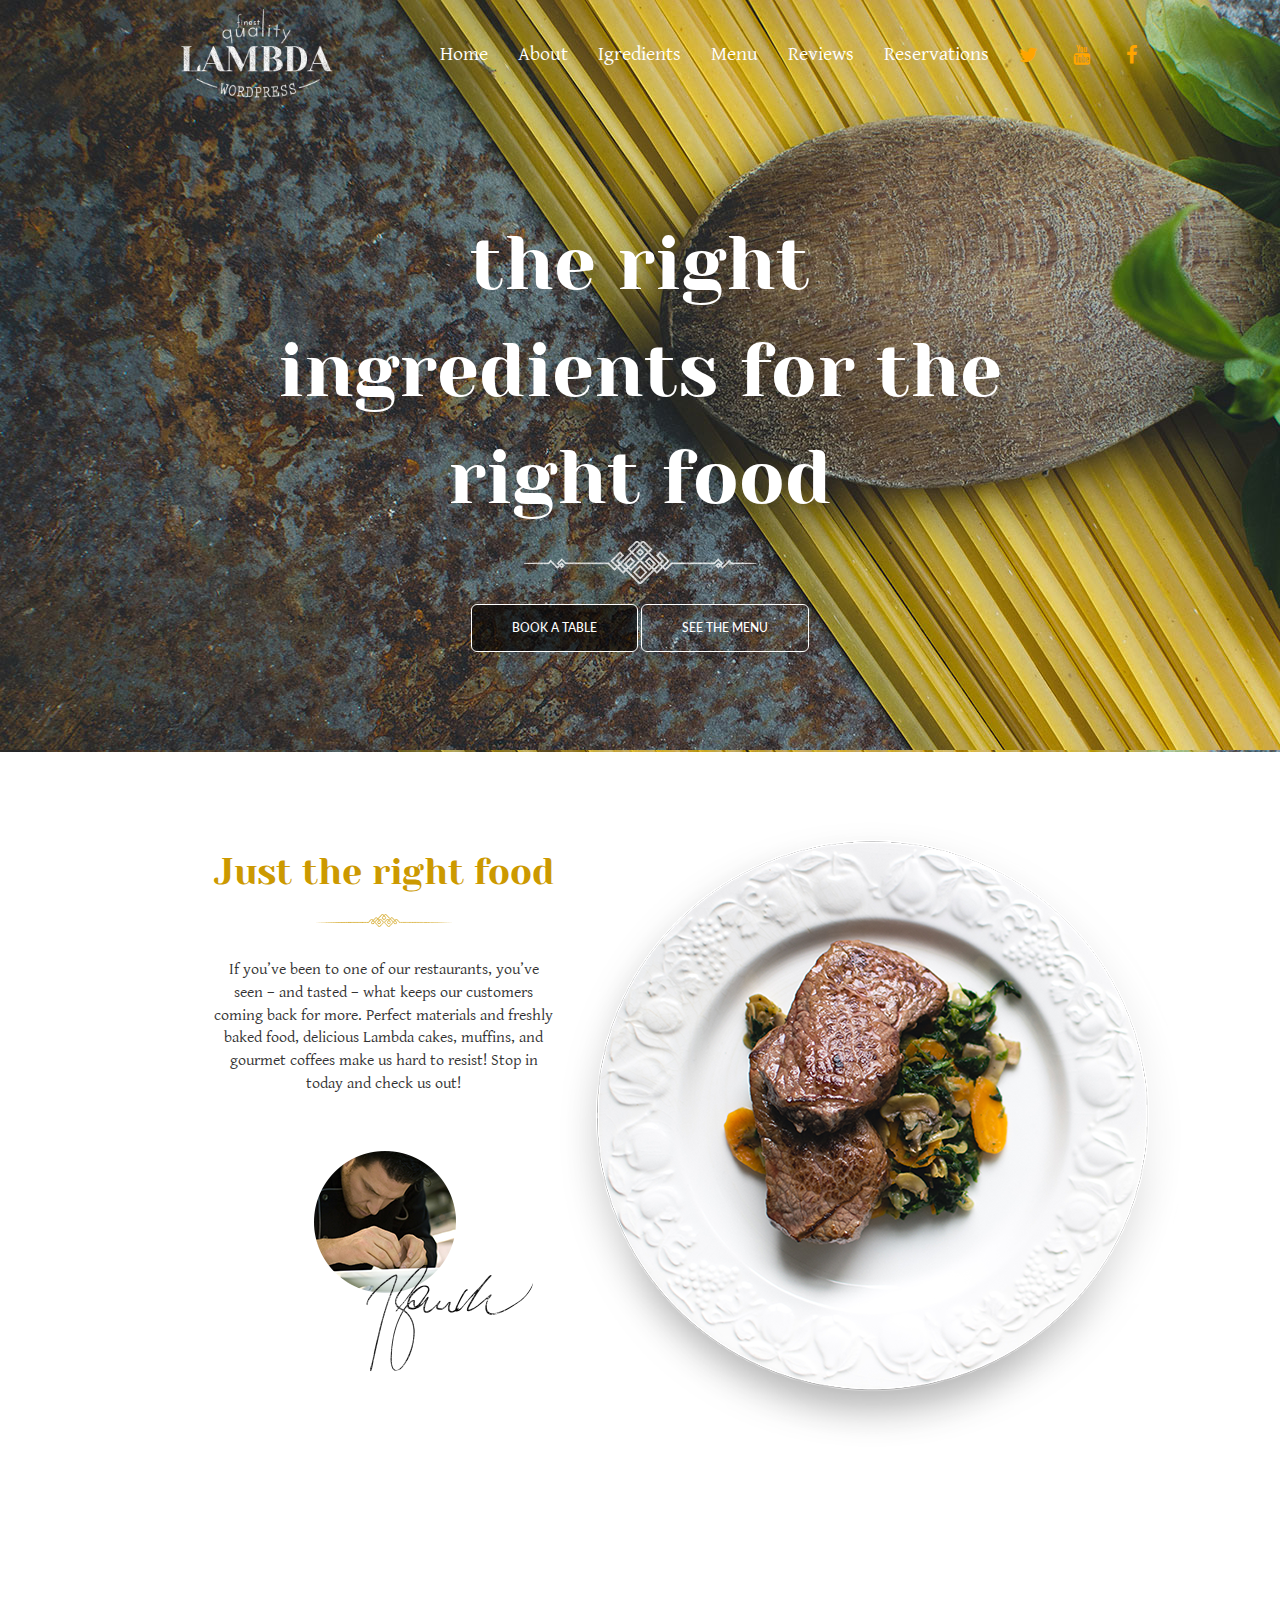
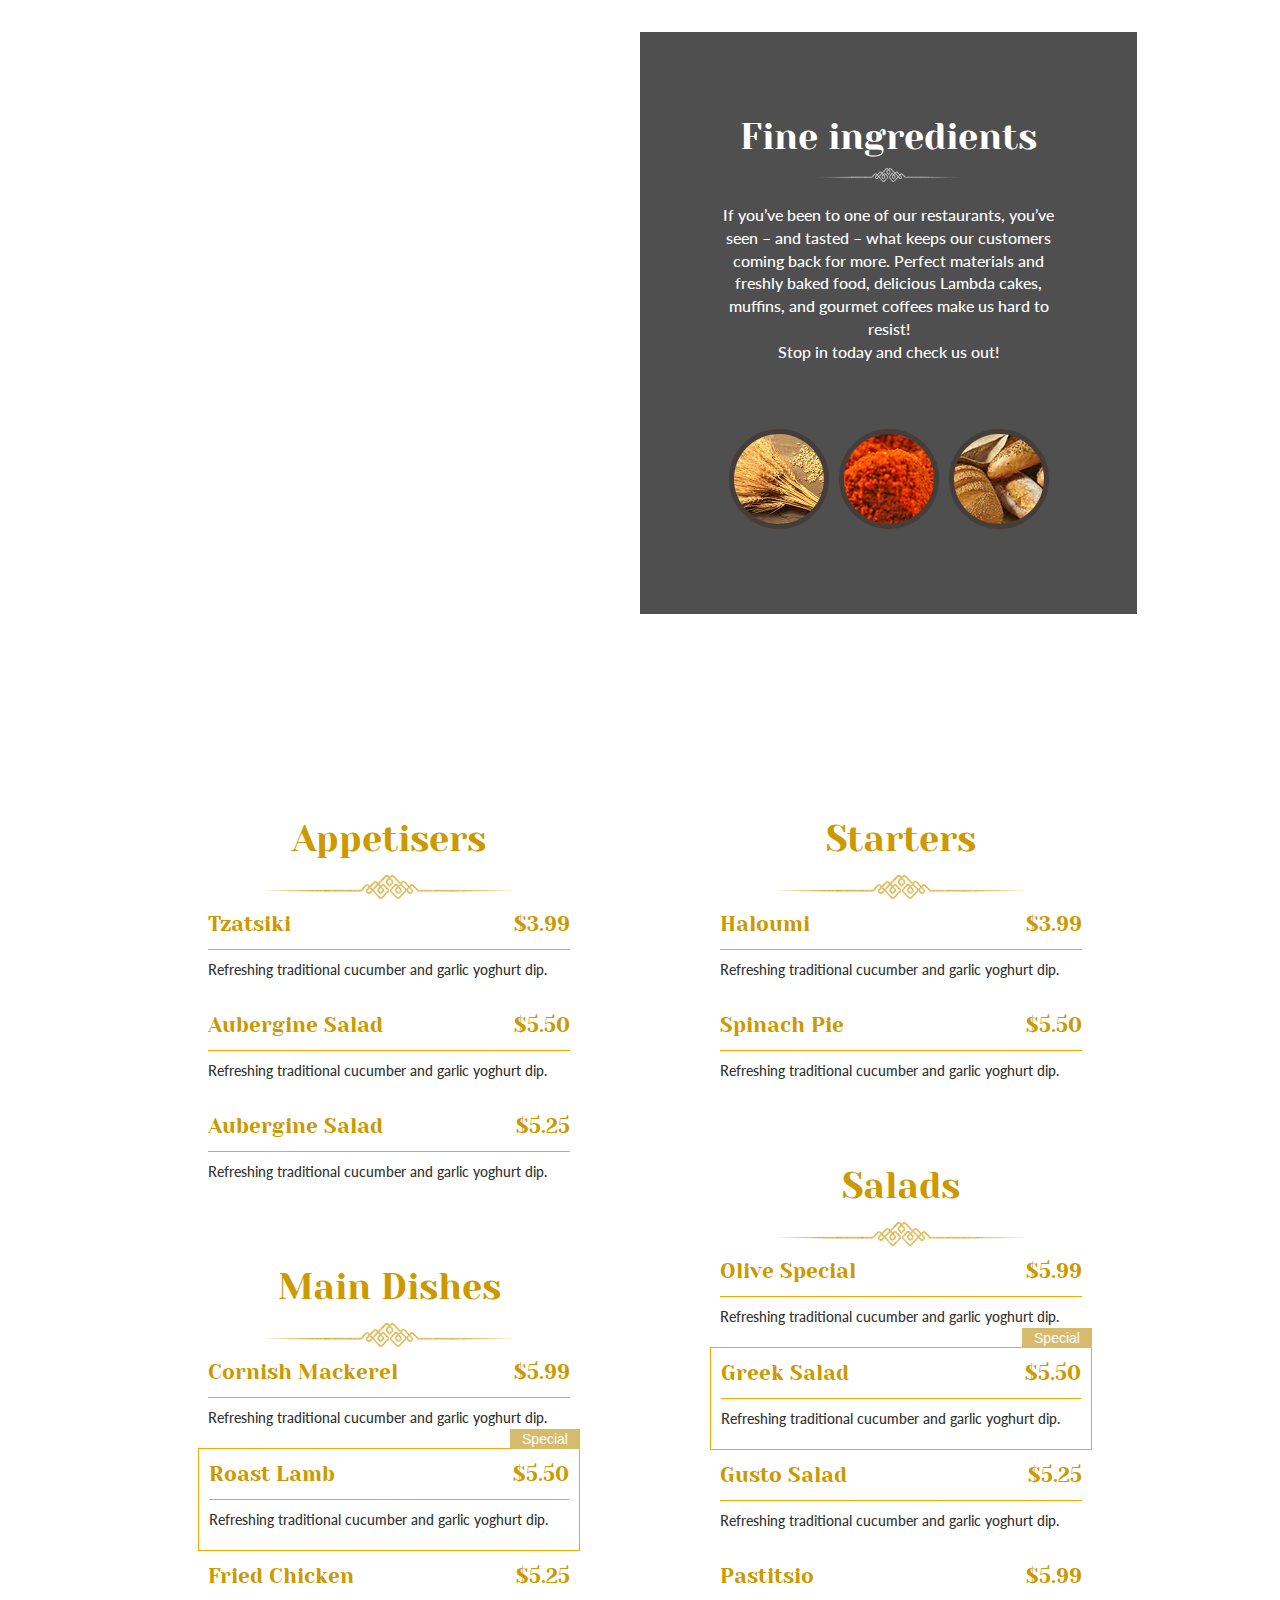
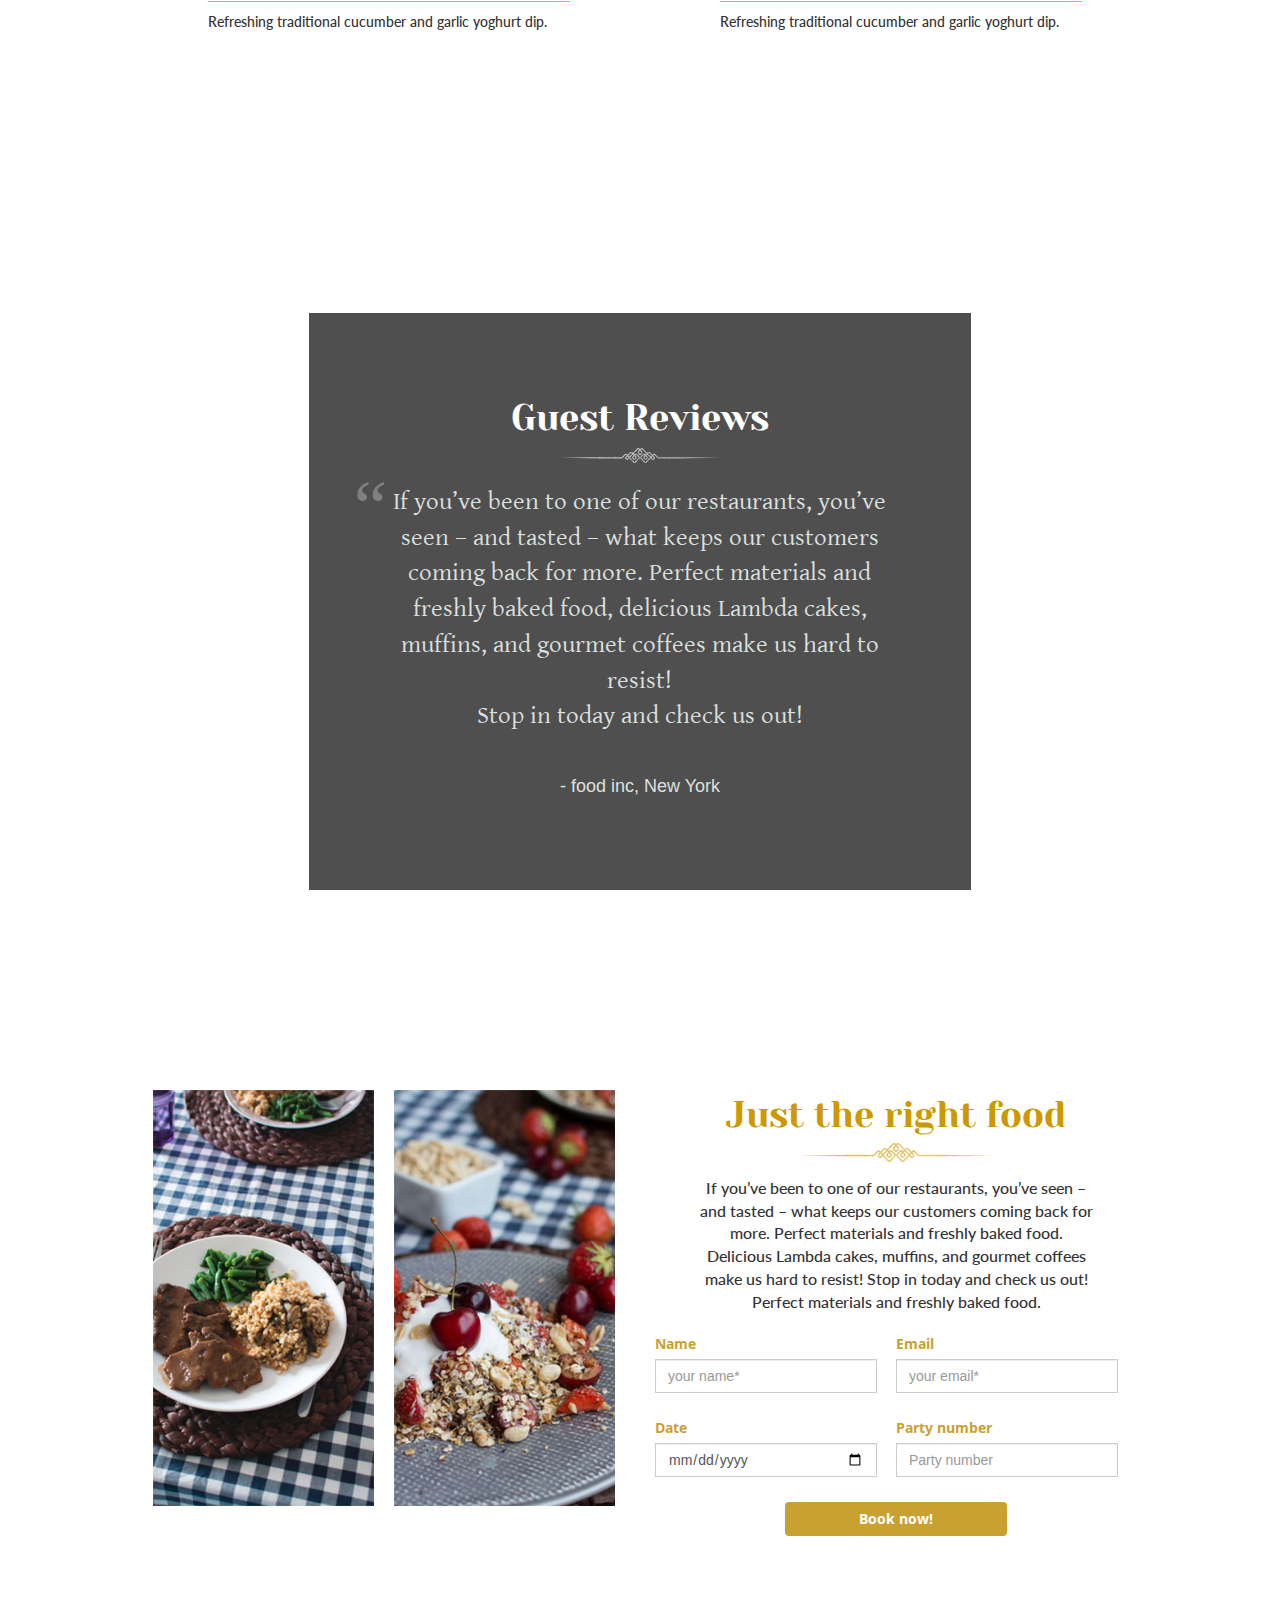
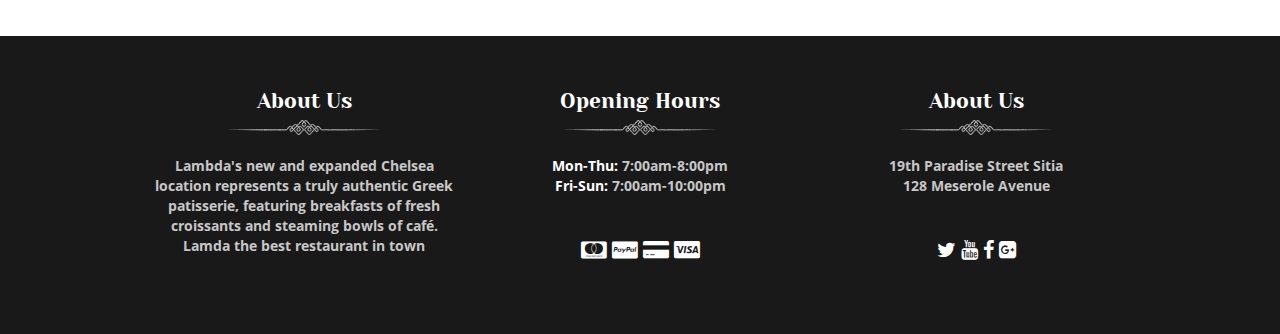
==== docs/index.html @ dcd27cdd "fix setting page" ====
<!DOCTYPE html>
<html lang="en">
<head>
	<meta charset="UTF-8">
	<title>Restaurant</title>

	<link rel="stylesheet" href="css/bootstrap.min.css">
	<link rel="stylesheet" href="css/font-awesome.min.css">
	<link rel="stylesheet" href="css/font.css">

	<script type="text/javascript" src="js/jquery-3.2.1.min.js"></script>
	<script type="text/javascript" src="js/bootstrap.min.js"></script>
	<script type="text/javascript" src="js/masonry.pkgd.js"></script>
	<script type="text/javascript" src="js/notify.js"></script>
	<link rel="stylesheet" href="css/style.css">

</head>
<body>
	<header id="header" class="">
		<div class="navbar-top">
			<div class="top-head">
				<div class="col-md-3 logo">
					<a href="#"><img src="img/logo1.png"  alt=""></a>
				</div>
				<div class="menu-top pull-right">
					<nav class="navbar-custom">
						<ul>
							<li><a href="#">Home</a></li>
							<li><a href="#">About</a></li>
							<li><a href="#">Igredients</a></li>
							<li><a href="#">Menu</a></li>
							<li><a href="#">Reviews</a></li>
							<li><a href="#">Reservations</a></li>
							<li class="social">
								<a href="#"><i class="fa fa-twitter" aria-hidden="true"></i></a>
								<a href="#"><i class="fa fa-youtube" aria-hidden="true"></i></a>
								<a href="#"><i class="fa fa-facebook" aria-hidden="true"></i></a>
							</li>
						</ul>
					</nav>
				</div>
			</div>
		</div>
		<div class="content-top text-center">
			<div class="slogan">
				<p>the right ingredients for the right food</p>
			</div>
			<img src="img/hr-bg-slide.png" alt="">
			<div class="content-button">
				<a href="#" class="btn btn-lg " style="background: rgba(0, 0, 0, 0.64);">BOOK A TABLE</a>
				<a href="#" class="btn btn-lg" >SEE THE MENU</a>
			</div>
		</div>
	</header><!-- /header -->

	<div class="container">
		<section class="about row">
			<div class="col-md-4 col-md-offset-1 text-center about-left">
				<div class="about-name">Just the right food</div>
				<img src="img/ss-content-hr.png" alt="" style="max-width: 40%;">
				<div class="about-content">If you’ve been to one of our restaurants, you’ve seen – and tasted – what keeps our customers coming back for more. Perfect materials and freshly baked food, delicious Lambda cakes,  muffins, and gourmet coffees make us hard to resist! Stop in today and check us out!</div>
				<img src="img/ss-about2.png" alt="" class="about-img1">
			</div>
			<div class="col-md-6 about-img text-center">
				<img src="img/ss-about1.png" alt="">
			</div>
		</section>
	</div>
	<!-- /about -->
	<section class="ingredients">
		<div class="container">
			<div class="col-md-6 col-md-offset-6 ingredients-col text-center">
				<div class="ingredient-name">Fine ingredients</div>
				<img src="img/ss-ingre-hr.png" alt="">
				<div class="ingredient-content" >If you’ve been to one of our restaurants, you’ve seen – and tasted – what keeps our customers coming back for more. Perfect materials and freshly baked food, delicious Lambda cakes,  muffins, and gourmet coffees make us hard to resist! 
					<p>Stop in today and check us out!</p>
				</div>
				<div class="ingredient-img text-center">
					<div class="img3 pull-left"><img src="img/ss-ingre1.png" alt=""></div>
					<div class="img3 pull-left"><img src="img/ss-ingre2.png" alt=""></div>
					<div class="img3 pull-left"><img src="img/ss-ingre3.png" alt=""></div>
				</div>
			</div>
		</div>
	</section>
	<!-- /ingredients -->
	<div class="container">
		<section class="menu row grid" data-masonry='{ "itemSelector": ".grid-item", "columnWidth": 50% }'>
			<div class="col-md-6 grid-item">
				<div class="menu-title text-center">
					<p>Appetisers</p>
					<img src="img/ss-content-hr.png" alt="">
				</div>
				<div class="menu-sub">
					<div class="titleNprice">
						<p class="title pull-left">Tzatsiki</p>
						<p class="price pull-right">$3.99</p>
					</div>
					<div class="description">Refreshing traditional cucumber and garlic yoghurt dip.</div>
				</div>
				<div class="menu-sub">
					<div class="titleNprice">
						<p class="title pull-left">Aubergine Salad</p>
						<p class="price pull-right" >$5.50</p>
					</div>
					<div class="description">Refreshing traditional cucumber and garlic yoghurt dip.</div>
				</div>
				<div class="menu-sub">
					<div class="titleNprice">
						<p class="title pull-left">Aubergine Salad</p>
						<p class="price pull-right" >$5.25</p>
					</div>
					<div class="description">Refreshing traditional cucumber and garlic yoghurt dip.</div>
				</div>
				

			</div>
			<div class="col-md-6 grid-item">
				<div class="menu-title text-center">
					<p>Starters</p>
					<img src="img/ss-content-hr.png" alt="">
				</div>
				<div class="menu-sub">
					<div class="titleNprice">
						<p class="title pull-left">Haloumi</p>
						<p class="price pull-right" >$3.99</p>
					</div>
					<div class="description">Refreshing traditional cucumber and garlic yoghurt dip.</div>
				</div>
				<div class="menu-sub">
					<div class="titleNprice">
						<p class="title pull-left">Spinach Pie</p>
						<p class="price pull-right" >$5.50</p>
					</div>
					<div class="description">Refreshing traditional cucumber and garlic yoghurt dip.</div>
				</div>
				

			</div>
			<div class="col-md-6 grid-item">
				<div class="menu-title text-center">
					<p>Salads</p>
					<img src="img/ss-content-hr.png" alt="">
				</div>
				<div class="menu-sub">
					<div class="titleNprice">
						<p class="title pull-left">Olive Special</p>
						<p class="price pull-right">$5.99</p>
					</div>
					<div class="description">Refreshing traditional cucumber and garlic yoghurt dip.</div>
				</div>
				<div class="menu-sub menu-special">
					<div class="titleNprice">
						<p class="title pull-left">Greek Salad</p>
						<p class="price pull-right">$5.50</p>
					</div>
					<div class="description">Refreshing traditional cucumber and garlic yoghurt dip.</div>
				</div>
				<div class="menu-sub">
					<div class="titleNprice">
						<p class="title pull-left">Gusto Salad</p>
						<p class="price pull-right" >$5.25</p>
					</div>
					<div class="description">Refreshing traditional cucumber and garlic yoghurt dip.</div>
				</div>
				<div class="menu-sub">
					<div class="titleNprice">
						<p class="title pull-left">Pastitsio</p>
						<p class="price pull-right" >$5.99</p>
					</div>
					<div class="description">Refreshing traditional cucumber and garlic yoghurt dip.</div>
				</div>

				

			</div>
			<div class="col-md-6 grid-item">
				<div class="menu-title text-center">
					<p>Main Dishes</p>
					<img src="img/ss-content-hr.png" alt="">
				</div>
				<div class="menu-sub">
					<div class="titleNprice">
						<p class="title pull-left">Cornish Mackerel</p>
						<p class="price pull-right">$5.99</p>
					</div>
					<div class="description">Refreshing traditional cucumber and garlic yoghurt dip.</div>
				</div>
				<div class="menu-sub menu-special">
					<div class="titleNprice">
						<p class="title pull-left">Roast Lamb</p>
						<p class="price pull-right" >$5.50</p>
					</div>
					<div class="description">Refreshing traditional cucumber and garlic yoghurt dip.</div>
				</div>
				<div class="menu-sub ">
					<div class="titleNprice">
						<p class="title pull-left">Fried Chicken</p>
						<p class="price pull-right" >$5.25</p>
					</div>
					<div class="description">Refreshing traditional cucumber and garlic yoghurt dip.</div>
				</div>
			</div>
		</section>
	</div>
	<!-- /menu -->
	<section class="review">
		<div class="container">
			<div class="col-md-8 col-md-offset-2 review-col text-center">
				<div class="review-name">Guest Reviews</div>
				<img src="img/ss-ingre-hr.png" alt="">
				<div class="review-content text-center" ><span style="font-family: Georgia;font-size: 75px;position: absolute;color: gray;top: 139px;left: 45px;">“</span>If you’ve been to one of our restaurants, you’ve seen – and tasted – what keeps our customers coming back for more. Perfect materials and freshly baked food, delicious Lambda cakes,  muffins, and gourmet coffees make us hard to resist! 
					<p>Stop in today and check us out!</p>
				</div>
				<p class="review-src">- food inc, New York</p>
			</div>
		</div>
	</section>
	<!-- /review -->
	<div class="container">
		<section class="reservations row">
			<div class="col-md-6 reservations-img">
				<div class="img2"><img src="img/ss-reser1.png" alt=""></div>
				<div class="img2"><img src="img/ss-reser2.png" alt=""></div>
			</div>

			<div class="col-md-6 reservations-TF">
				<div class="reservations-text text-center">
					<div class="reservations-name">Just the right food</div>
					<img src="img/ss-content-hr.png" alt="" style="max-width: 40%;">
					<div class="reservations-content">
						If you’ve been to one of our restaurants, you’ve seen – and tasted – what keeps our customers coming back for more. Perfect materials and freshly baked food. <br>
						Delicious Lambda cakes,  muffins, and gourmet coffees make us hard to resist! Stop in today and check us out! Perfect materials and freshly baked food.
					</div>
				</div>
				<div class="reservations-form">
					<form action="" method="POST" role="form">
						<div class="form-group rs-form">
							<label for="">Name</label>
							<input type="text" class="form-control" name="name" placeholder="your name*" required>
						</div>
						<div class="form-group rs-form">
							<label for="">Email</label>
							<input type="email" class="form-control" name="email" placeholder="your email*" required>
						</div>
						<div class="form-group rs-form">
							<label for="">Date</label>
							<input type="date" class="form-control" name="date" required>
						</div>
						<div class="form-group rs-form">
							<label for="">Party number</label>
							<input type="number" class="form-control" name="part_number" placeholder="Party number">
						</div>

						

						<button type="submit" class="btn btn-orange" style="display: block;margin: 0 auto;">Book now!</button>
					</form>
				</div>
			</div>
		</section>
	</div>
	<!-- /reservations -->
	<footer id="footer">
		<div class="container">
			<div class="row">
				<div class="col-md-4 AboutUs text-center">
					<div class="About-title">About Us</div>
					<img src="img/ss-ingre-hr.png" alt="">
					<div class="About-des">
						Lambda's new and expanded Chelsea location represents a truly authentic Greek patisserie, featuring breakfasts of fresh croissants and steaming bowls of café.
						Lamda the best restaurant in town
					</div>
				</div>
				<div class="col-md-4 AboutUs text-center">
					<div class="About-title">Opening Hours</div>
					<img src="img/ss-ingre-hr.png" alt="">
					<div class="About-des">
						<div class="timework">
							<span>Mon-Thu:</span> 7:00am-8:00pm <br>
							<span>Fri-Sun:</span> 7:00am-10:00pm
						</div>
						<div class="logo-pay">
							<a href="#"><i class="fa fa-cc-mastercard" aria-hidden="true"></i></a>
							<a href="#"><i class="fa fa-cc-paypal" aria-hidden="true"></i></a>
							<a href="#"><i class="fa fa-credit-card-alt" aria-hidden="true"></i></a>
							<a href="#"><i class="fa fa-cc-visa" aria-hidden="true"></i></a>
						</div>
					</div>
				</div>
				<div class="col-md-4 AboutUs text-center">
					<div class="About-title">About Us</div>
					<img src="img/ss-ingre-hr.png" alt="">
					<div class="About-des">
						<div class="addwork">
							19th Paradise Street Sitia <br>
							128 Meserole Avenue
						</div>
						<div class="logo-social">
							<a href="#"><i class="fa fa-twitter" aria-hidden="true"></i></a>
							<a href="#"><i class="fa fa-youtube" aria-hidden="true"></i></i></a>
							<a href="#"><i class="fa fa-facebook" aria-hidden="true"></i></a>
							<a href="#"><i class="fa fa-google-plus-square" aria-hidden="true"></i></a>
						</div>
					</div>
				</div>
				
			</div>
		</div>
	</footer>



	<p class="special-img">Special</p>


	<!-- script div xếp chồng -->
	<script>
		if (window.innerWidth > 768) {
			$(window).scroll(function () {
				if ($(window).scrollTop() >= 100) {
					$('.navbar-top').addClass('navbar-fixed-top');
				} else {
					$('.navbar-top').removeClass('navbar-fixed-top');
				}
			});
		}
		$(document).ready(function() {
			$('.menu-special').append('<p class="special-img">Special</p>');	
		});
	</script>
	<script type="text/javascript">
		$(document).ready(function() {
			var elem = document.querySelector('.grid');
			var msnry = new Masonry( elem, {
		  	// options
		  	itemSelector: '.grid-item',
		  	columnWidth: 200
		  });

			// element argument can be a selector string
			//   for an individual element
			var msnry = new Masonry( '.grid', {
			  // options
			});
		});
	</script>
</body>
</html>
---- docs/css/font.css ----
@font-face {
    font-family: 'Lato';
    src: url('../fonts/Lato-Medium.ttf');
}
@font-face {
    font-family: 'Yeseva One';
    src: url('../fonts/YesevaOne-Regular.ttf');
}
@font-face {
    font-family: 'Gentium Book';
    src: url('../fonts/GenBasR.ttf');
}
@font-face {
    font-family: 'OpenSans';
    src: url('../fonts/OpenSans-Bold.ttf');
}
---- docs/css/style.css ----
*{
	margin: 0;
	padding: 0;
}
*:before,
*:after {
    -moz-box-sizing: border-box;
    box-sizing: border-box;
}
/*chung*/
a{
	color: white;
}
ul{
	margin-top: 0;
    margin-bottom: 0px;
}
li{
	list-style: none;
}
a{
	text-decoration: none;
}

/*nav*/
#header{
	background: url(../img/bg-slide.png);
	background-attachment: fixed;
}
.navbar-fixed-top{
	width: 100%;
	background: rgba(0,0,0,0.8);	
}
.top-head{
	height: 110px;
	width: 80%;
	margin: 0 auto;
/*	border-bottom: 1px solid #fff;*/
	color: white;
}
.logo{
	text-align: center;
}
.logo img{
	max-height: 110px;
	-webkit-filter: brightness(0) invert(1);
    filter: brightness(0) invert(1);
}
.navbar-custom>ul>li>a{
	color: white;
	font-size: 20px;
	font-family: 'Gentium Book';
	padding: 50px 15px 0px;
}
.navbar-custom>ul>li{
	float: left;
	display: block;
	height: 110px;
	line-height: 110px;
}
.navbar-custom>ul>li:not(:last-of-type):hover{
	border-top: 3px solid white;	
}

.navbar-custom>ul>li a:hover{
	text-decoration: none;
}
.social {
	float: left;
	font-size: 20px;
	
}
.social a:hover{
	color: white!important;
}
.social a{
	color: orange!important;
}

/*setfont*/
.slogan,.about-name,.ingredient-name,.menu-title p,.review-name,.title,.price,.reservations-name,.About-title{
	font-family: 'Yeseva One';
}
.content-button a,.ingredient-content,.description,.reservations-content{
	font-family: 'Lato';
}
.review-content,.about-content{
	font-family: 'Gentium Book';
}
.About-des,.rs-form label,.btn-orange{
	font-family: 'OpenSans';
}

/*content-top*/
.content-top{
	padding: 100px 0 100px;
}
.slogan{
	width: 60%;
	margin: 0 auto;
	font-size: 75px;
	color: white;
	
}
	


.content-top img{
	max-width: 80%;
}
.content-button{
	margin-top: 20px;
}
.content-button a{
	padding: 15px 40px;	
	border: 1px solid white;
	font-size: 12px;
	color: white;
}
.content-button a:hover{
	color: #cc9900;
}
/*main*/
.container{
	width: 80%;
}
	/*about*/
.about{
	padding: 70px 0px 85px;
}

.about-img img{
    margin-left: -10px;
}
.about-img1{
	margin-left: 80px;
}
.about-name{
	font-size: 36px;
	color: #cc9900;
	margin-bottom: 10px;
}
.about-left{
	padding: 25px 0;
}
.about-content{
	padding: 30px 0px 55px;
	font-size: 16px;
    font-weight: 400;
}
	/*ingredients*/
.ingredients{
	padding: 100px 0;
	color: white;
	background: url(../img/ss-ingre-bg.png);
	background-attachment: fixed;
}
.ingredients-col{
	padding: 80px 70px;
	background: rgba(0, 0, 0, 0.69);
}
.ingredient-name{
	font-size: 36px;
}
.ingredient-content{
	margin-top: 20px;
	margin-bottom: 60px;
	font-size: 16px;
    font-weight: 400;
}
.ingredient-img{
	overflow: hidden;
	width: 330px;
	margin: 0 auto;
}
.ingredient-img .img3{
	width: 100px;
	height: 100px;
	margin: 5px;
	overflow: hidden;
	border: 5px solid #453d39;
	border-radius: 50%;
	position: relative;
}
.img3 img{
	position: absolute;
	top: -25%;
	left: -65%;

}

.ingredient-name~img{
	max-width: 40%;
}

	/*menu*/
.grid:after {
  content: '';
  display: block;
  clear: both;
}
.menu{
	padding: 100px 0;
}
.menu-sub{
	padding: 10px;
}
.menu-special{
	border: 1px solid orange;
	position: relative;
}
.special-img{
	width: 70px;
	height: 20px;
	color: white;
    text-align: center;
	background: #d7bb6d;
	position: absolute;
	top: -20px;
	right: -1px;
}
.grid-item{
	float: left;
	padding: 0 60px 60px 70px;
}
.description{
	clear: both;
	padding: 10px 0;
}
.menu-title p,.titleNprice{
	color: #cc9900;
}
.menu-title p{
	font-size: 36px;

}
.titleNprice{
	font-size: 21px;
	overflow: hidden;
	border-bottom: 1px solid orange;
	border-width: 90%;
}

	/*review*/
.review{
	padding: 100px 0;
	color: white;
	background: url(../img/ss-review-bg.png);
	background-attachment: fixed;
}
.review-col{
	padding: 80px 70px;
	background: rgba(0, 0, 0, 0.69);
}
.review-name{
	font-size: 36px;
}
.review-content{
	margin-top: 20px;
	margin-bottom: 40px;
	font-size: 25px;
    font-weight: 400;
    color: #dde0df;
}
.review-src{
	font-size: 18px;
	color: #dde0df;
}

.review-name~img{
	max-width: 30%;
}

	/*reservation*/
.reservations{
	padding: 100px 0;
}
.img2{
	width: 46%;
	margin: 0 2%;
	float: left;
}
.img2 img{
	width: 100%;
}
.reservations-name{
	font-size: 36px;
	color: #cc9900;
}
.reservations-content{
	padding: 15px 40px 20px 40px;
	font-size: 16px;
    font-weight: 400;
}
.rs-form{
	width: 48%;
	margin-right: 2%;
	float: left;
	width: 46%;
    margin-right: 4%;
    float: left;
    margin-bottom: 25px;
}
.form-control{
	border-radius: 0px;
}
.form-control:focus{
	border:1px solid #cc9900;
}
.rs-form label{
	color: #c9a131;
}
.btn-orange{
	background: #c9a131;
	color: white;
	width: 46%;
}

	/*footer*/
#footer{
	padding: 50px 10px;
	background: #191919;
	color: white;
}
.About-title{
	font-size: 21px;
}
.About-title~img{
	max-width: 50%;
}
.logo-pay,.logo-social{
	margin-top: 40px;
	font-size: 20px;
}
.About-des{
	padding: 20px 0;
	color: #c7c7c7;
}
.timework span{
	color: white;
}
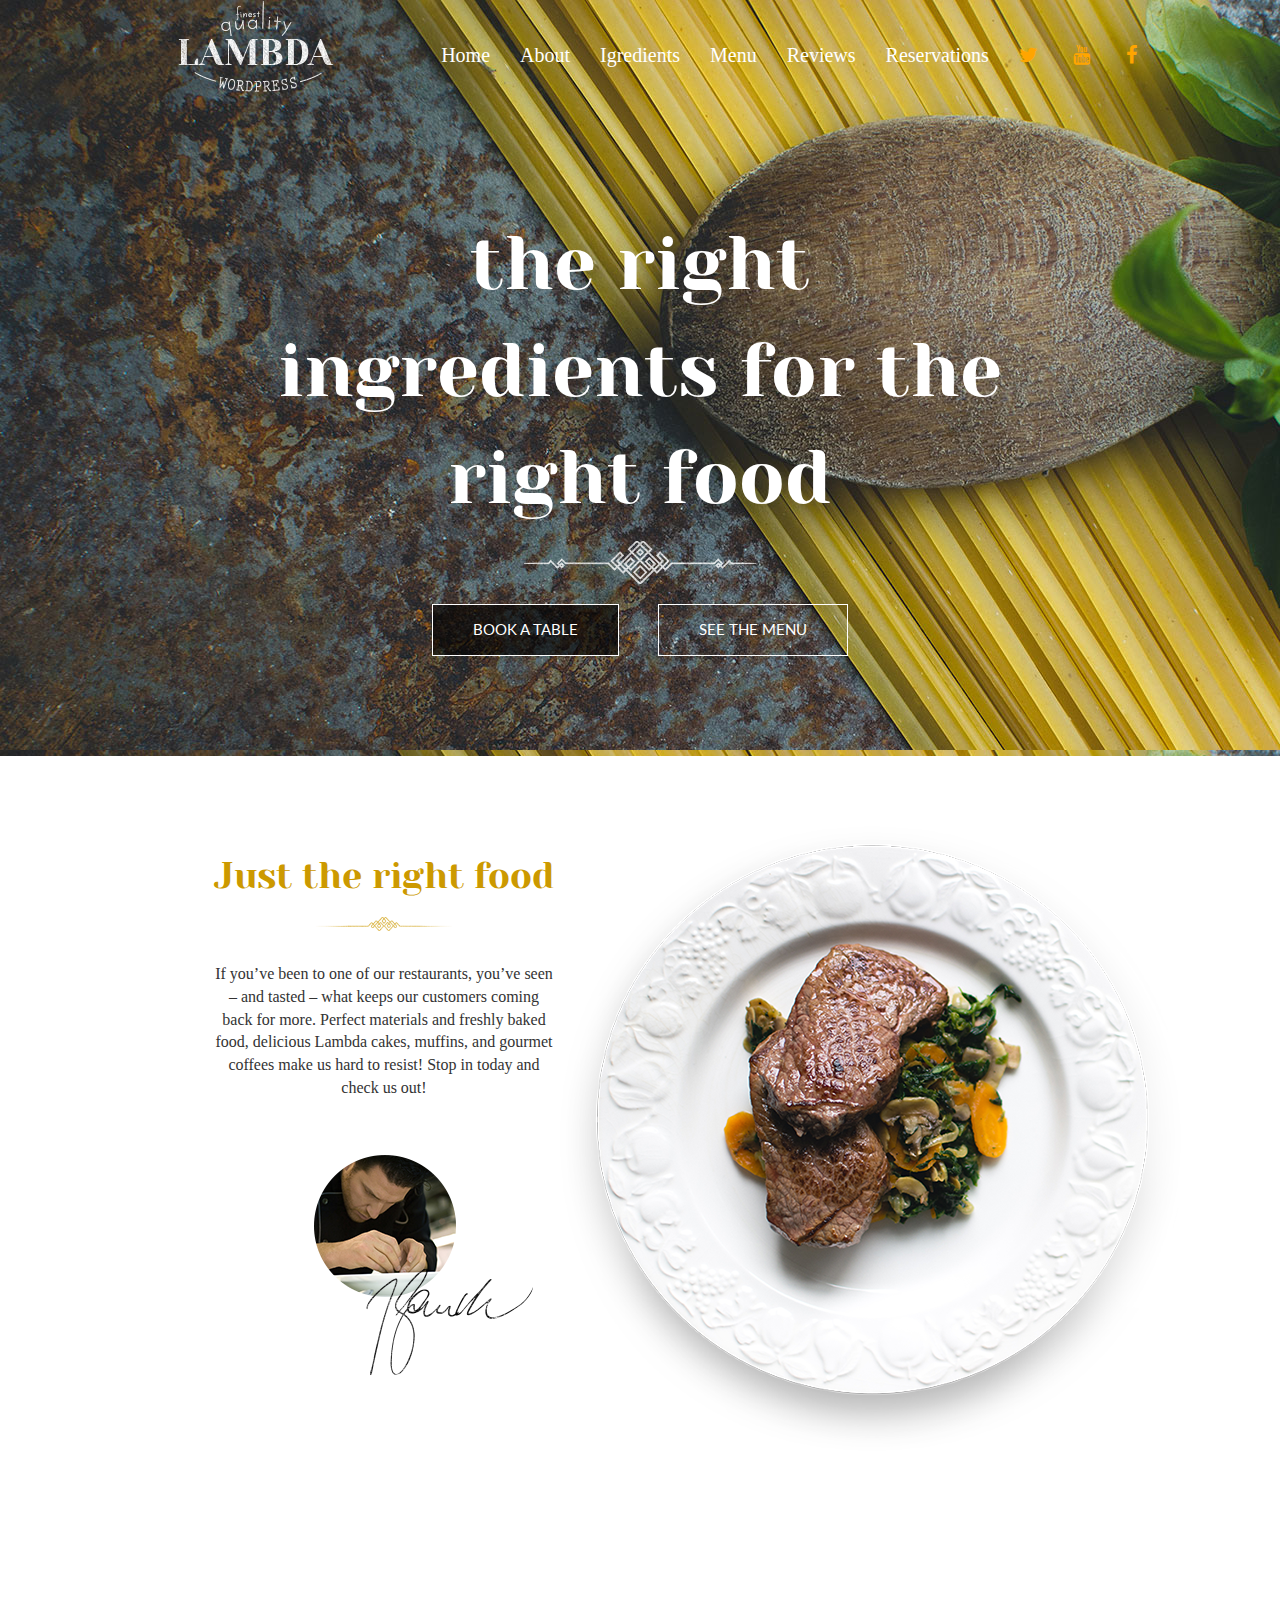
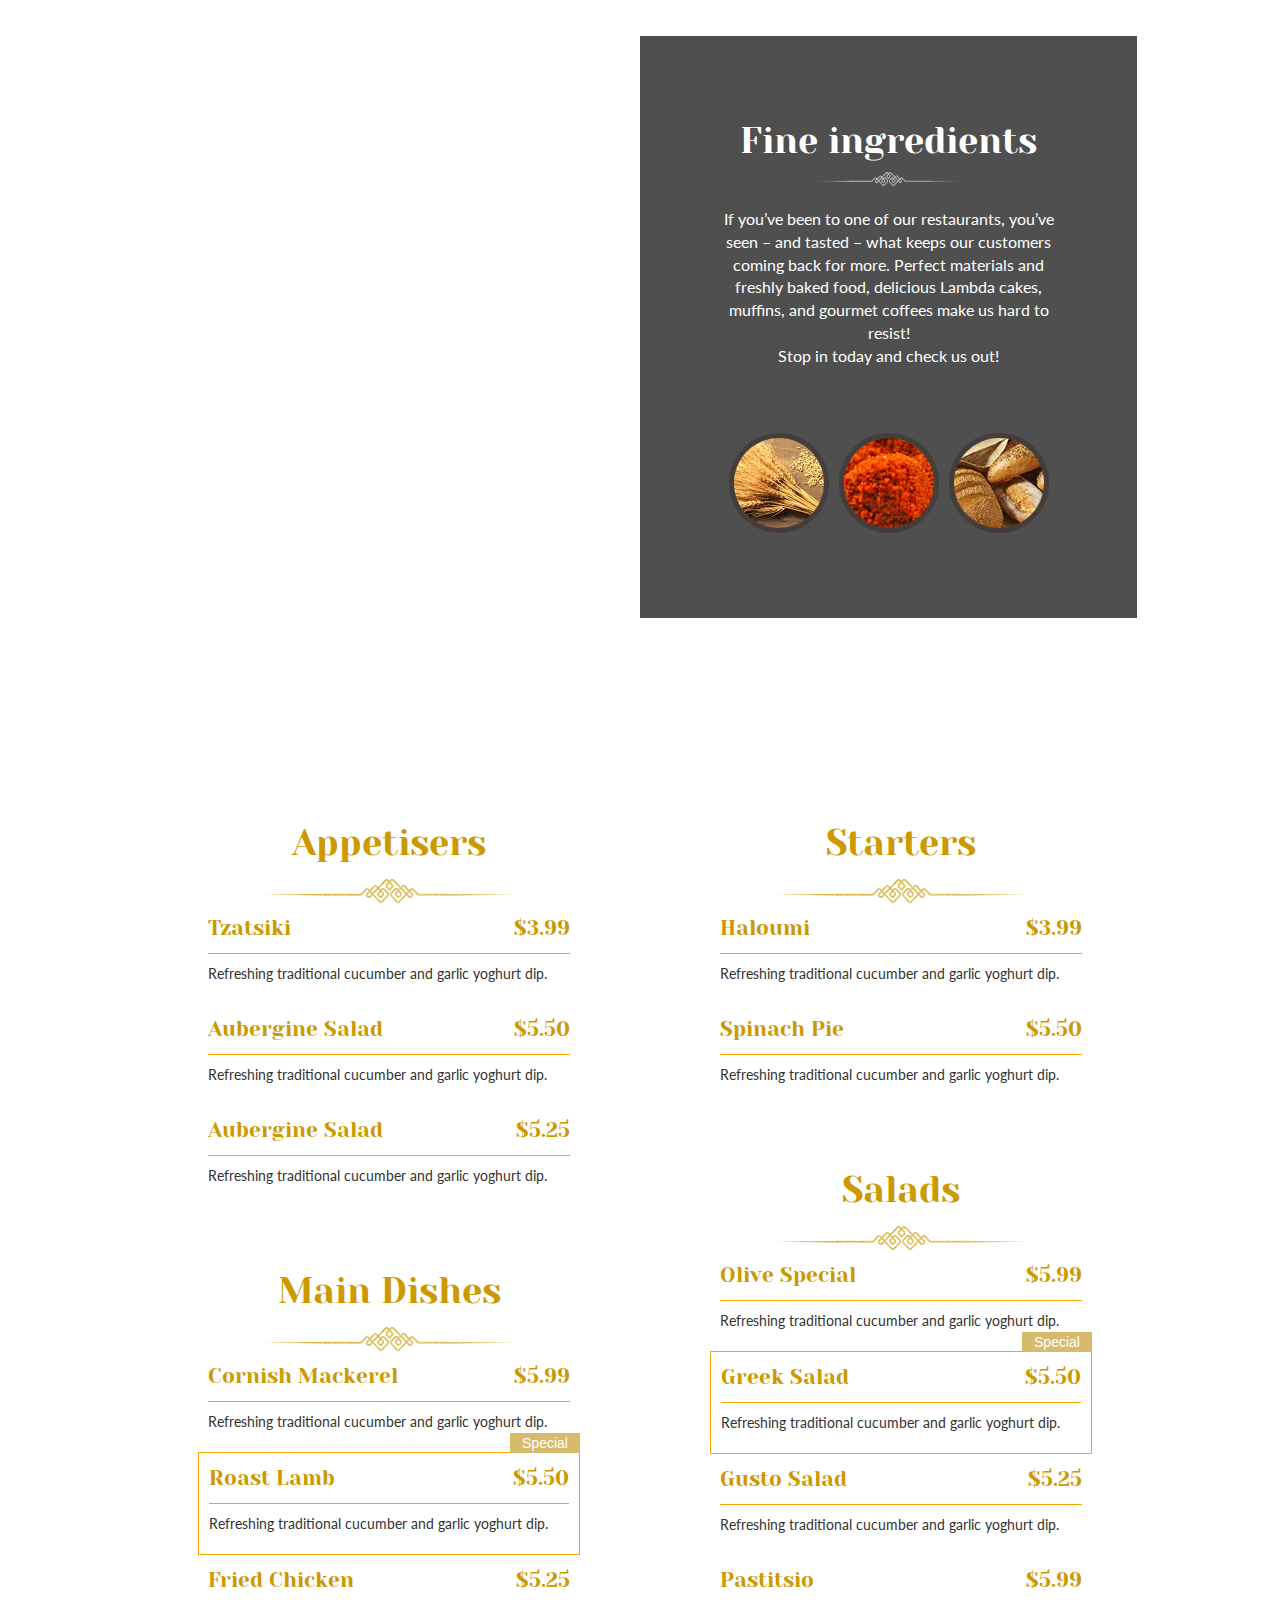
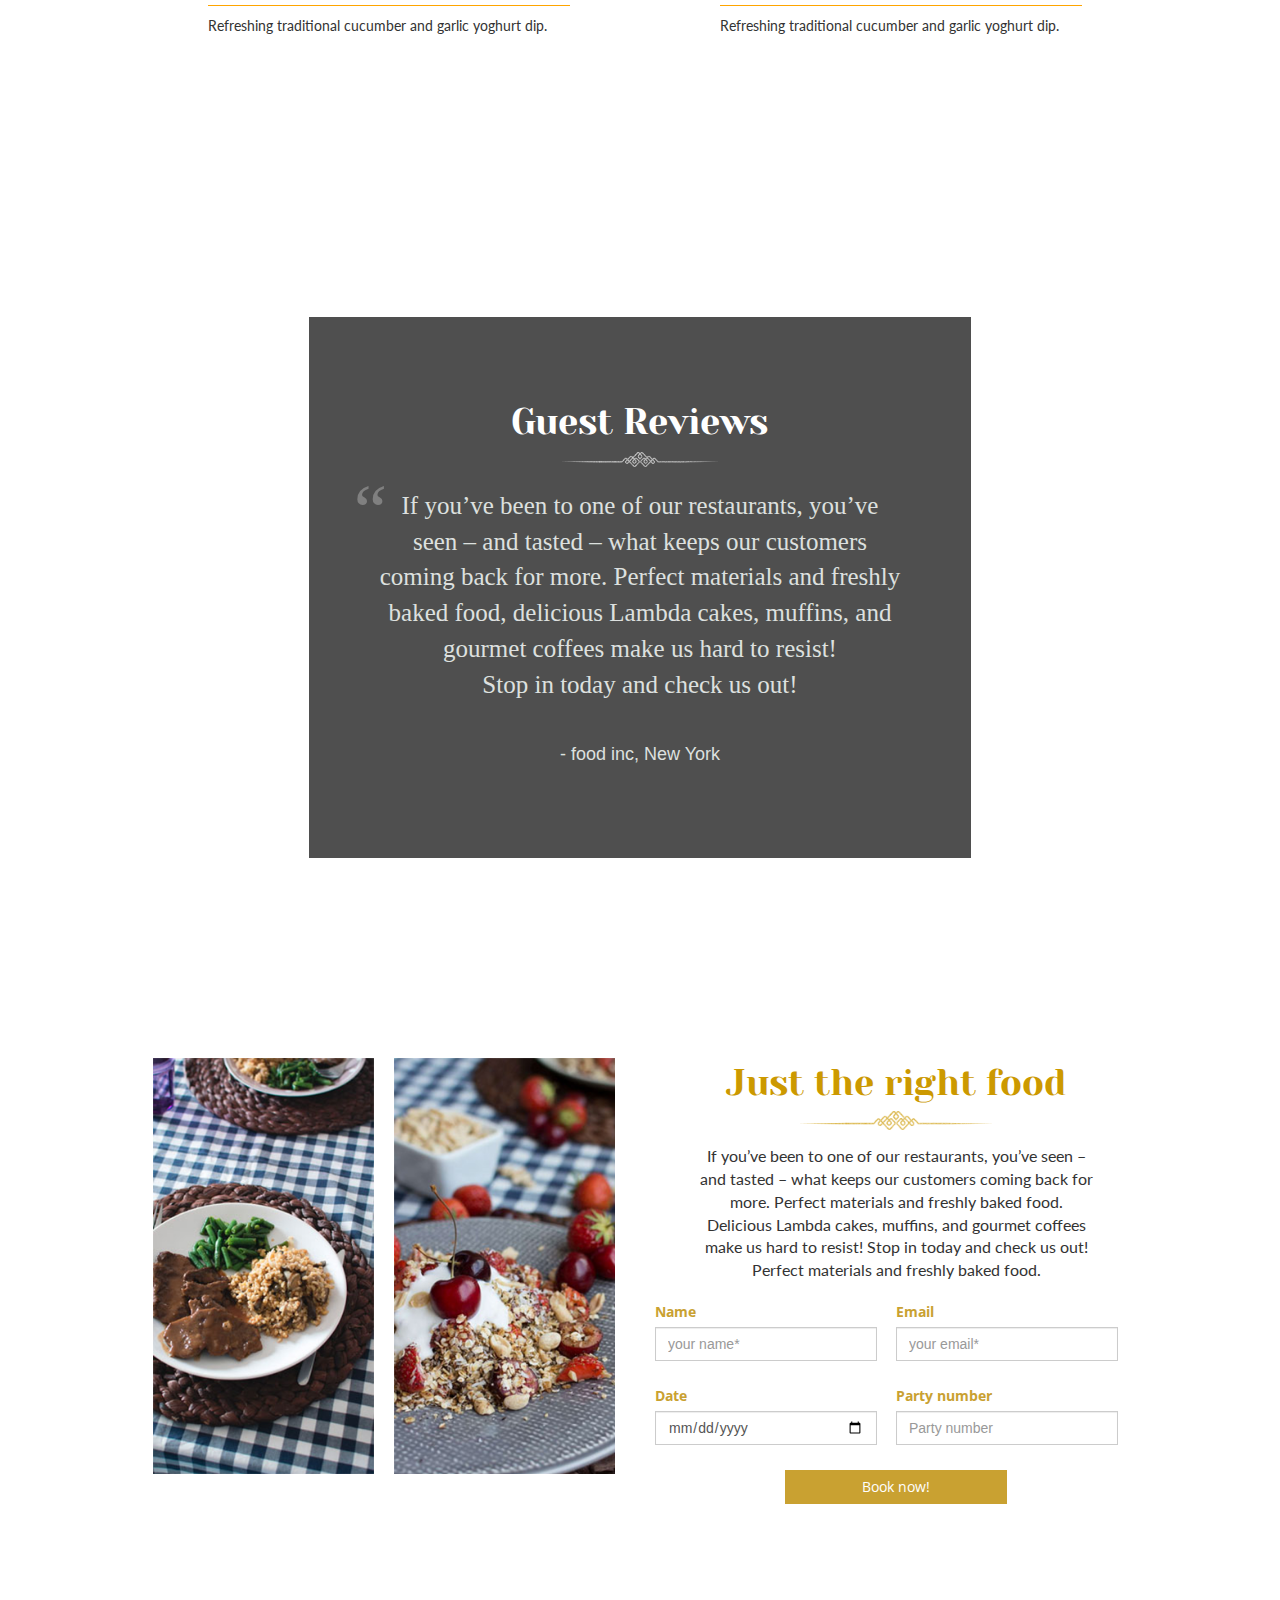
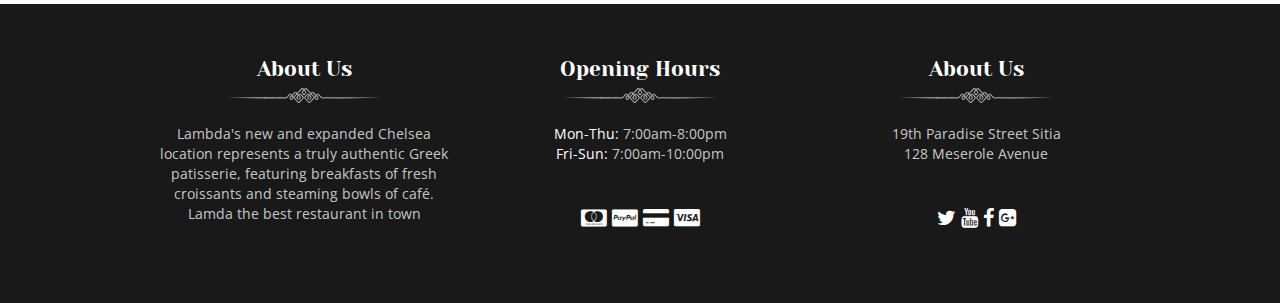
==== commit 4586b672: "Done" ====
--- a/docs/index.html
+++ b/docs/index.html
@@ -6,12 +6,14 @@
 
 	<link rel="stylesheet" href="css/bootstrap.min.css">
 	<link rel="stylesheet" href="css/font-awesome.min.css">
-	<link rel="stylesheet" href="css/font.css">
+	
+	<!-- font -->
+	<link href="https://fonts.googleapis.com/css?family=Gentium+Book+Basic|Lato|Open+Sans|Yeseva+One" rel="stylesheet">
 
 	<script type="text/javascript" src="js/jquery-3.2.1.min.js"></script>
 	<script type="text/javascript" src="js/bootstrap.min.js"></script>
 	<script type="text/javascript" src="js/masonry.pkgd.js"></script>
-	<script type="text/javascript" src="js/notify.js"></script>
+	<script type="text/javascript" src="js/<notify class=""></notify>js"></script>
 	<link rel="stylesheet" href="css/style.css">
 
 </head>
@@ -20,17 +22,17 @@
 		<div class="navbar-top">
 			<div class="top-head">
 				<div class="col-md-3 logo">
-					<a href="#"><img src="img/logo1.png"  alt=""></a>
+					<a href="#"><img src="img/logo.png"  alt=""></a>
 				</div>
 				<div class="menu-top pull-right">
 					<nav class="navbar-custom">
 						<ul>
-							<li><a href="#">Home</a></li>
-							<li><a href="#">About</a></li>
-							<li><a href="#">Igredients</a></li>
-							<li><a href="#">Menu</a></li>
-							<li><a href="#">Reviews</a></li>
-							<li><a href="#">Reservations</a></li>
+							<li><a href="#" id="home">Home</a></li>
+							<li><a href="#" id="about">About</a></li>
+							<li><a href="#" id="igredients">Igredients</a></li>
+							<li><a href="#" id="menu">Menu</a></li>
+							<li><a href="#" id="reviews">Reviews</a></li>
+							<li><a href="#" id="reservations">Reservations</a></li>
 							<li class="social">
 								<a href="#"><i class="fa fa-twitter" aria-hidden="true"></i></a>
 								<a href="#"><i class="fa fa-youtube" aria-hidden="true"></i></a>
@@ -47,8 +49,9 @@
 			</div>
 			<img src="img/hr-bg-slide.png" alt="">
 			<div class="content-button">
-				<a href="#" class="btn btn-lg " style="background: rgba(0, 0, 0, 0.64);">BOOK A TABLE</a>
-				<a href="#" class="btn btn-lg" >SEE THE MENU</a>
+				<a href="#" class="btn btn-lg" style="background: rgba(0, 0, 0, 0.64);" id="BookATable">BOOK A TABLE</a>
+				&nbsp;&nbsp;&nbsp;&nbsp;&nbsp;&nbsp;&nbsp;&nbsp;
+				<a href="#" class="btn btn-lg" id="SeeMenu">SEE THE MENU</a>
 			</div>
 		</div>
 	</header><!-- /header -->
@@ -67,7 +70,7 @@
 		</section>
 	</div>
 	<!-- /about -->
-	<section class="ingredients">
+	<section class="igredients">
 		<div class="container">
 			<div class="col-md-6 col-md-offset-6 ingredients-col text-center">
 				<div class="ingredient-name">Fine ingredients</div>
@@ -204,7 +207,7 @@
 		</section>
 	</div>
 	<!-- /menu -->
-	<section class="review">
+	<section class="reviews">
 		<div class="container">
 			<div class="col-md-8 col-md-offset-2 review-col text-center">
 				<div class="review-name">Guest Reviews</div>
@@ -311,39 +314,7 @@
 
 
 
-	<p class="special-img">Special</p>
-
-
-	<!-- script div xếp chồng -->
-	<script>
-		if (window.innerWidth > 768) {
-			$(window).scroll(function () {
-				if ($(window).scrollTop() >= 100) {
-					$('.navbar-top').addClass('navbar-fixed-top');
-				} else {
-					$('.navbar-top').removeClass('navbar-fixed-top');
-				}
-			});
-		}
-		$(document).ready(function() {
-			$('.menu-special').append('<p class="special-img">Special</p>');	
-		});
-	</script>
-	<script type="text/javascript">
-		$(document).ready(function() {
-			var elem = document.querySelector('.grid');
-			var msnry = new Masonry( elem, {
-		  	// options
-		  	itemSelector: '.grid-item',
-		  	columnWidth: 200
-		  });
-
-			// element argument can be a selector string
-			//   for an individual element
-			var msnry = new Masonry( '.grid', {
-			  // options
-			});
-		});
-	</script>
+	<script type="text/javascript" src="js/main.js"></script>
+	
 </body>
 </html>--- a/docs/css/style.css
+++ b/docs/css/style.css
@@ -4,8 +4,8 @@
 }
 *:before,
 *:after {
-    -moz-box-sizing: border-box;
-    box-sizing: border-box;
+    -webkit-box-sizing: border-box;
+            box-sizing: border-box;
 }
 /*chung*/
 a{
@@ -43,8 +43,6 @@
 }
 .logo img{
 	max-height: 110px;
-	-webkit-filter: brightness(0) invert(1);
-    filter: brightness(0) invert(1);
 }
 .navbar-custom>ul>li>a{
 	color: white;
@@ -52,6 +50,9 @@
 	font-family: 'Gentium Book';
 	padding: 50px 15px 0px;
 }
+.btn-lg{
+	border-radius: 0px;
+}
 .navbar-custom>ul>li{
 	float: left;
 	display: block;
@@ -79,16 +80,16 @@
 
 /*setfont*/
 .slogan,.about-name,.ingredient-name,.menu-title p,.review-name,.title,.price,.reservations-name,.About-title{
-	font-family: 'Yeseva One';
+	font-family: 'Yeseva One', cursive;
 }
 .content-button a,.ingredient-content,.description,.reservations-content{
-	font-family: 'Lato';
+	font-family: 'Lato', sans-serif;
 }
 .review-content,.about-content{
-	font-family: 'Gentium Book';
+	font-family: 'Gentium Book Basic', serif;
 }
 .About-des,.rs-form label,.btn-orange{
-	font-family: 'OpenSans';
+	font-family: 'Open Sans', sans-serif;
 }
 
 /*content-top*/
@@ -103,8 +104,6 @@
 	
 }
 	
-
-
 .content-top img{
 	max-width: 80%;
 }
@@ -114,7 +113,7 @@
 .content-button a{
 	padding: 15px 40px;	
 	border: 1px solid white;
-	font-size: 12px;
+	font-size: 15px;
 	color: white;
 }
 .content-button a:hover{
@@ -149,7 +148,7 @@
     font-weight: 400;
 }
 	/*ingredients*/
-.ingredients{
+.igredients{
 	padding: 100px 0;
 	color: white;
 	background: url(../img/ss-ingre-bg.png);
@@ -181,12 +180,13 @@
 	border: 5px solid #453d39;
 	border-radius: 50%;
 	position: relative;
+
 }
 .img3 img{
 	position: absolute;
 	top: -25%;
 	left: -65%;
-
+	
 }
 
 .ingredient-name~img{
@@ -195,7 +195,7 @@
 
 	/*menu*/
 .grid:after {
-  content: '';
+  content: '';		
   display: block;
   clear: both;
 }
@@ -242,7 +242,7 @@
 }
 
 	/*review*/
-.review{
+.reviews{
 	padding: 100px 0;
 	color: white;
 	background: url(../img/ss-review-bg.png);
@@ -298,7 +298,6 @@
 	float: left;
 	width: 46%;
     margin-right: 4%;
-    float: left;
     margin-bottom: 25px;
 }
 .form-control{
@@ -314,6 +313,7 @@
 	background: #c9a131;
 	color: white;
 	width: 46%;
+	border-radius: 0;
 }
 
 	/*footer*/
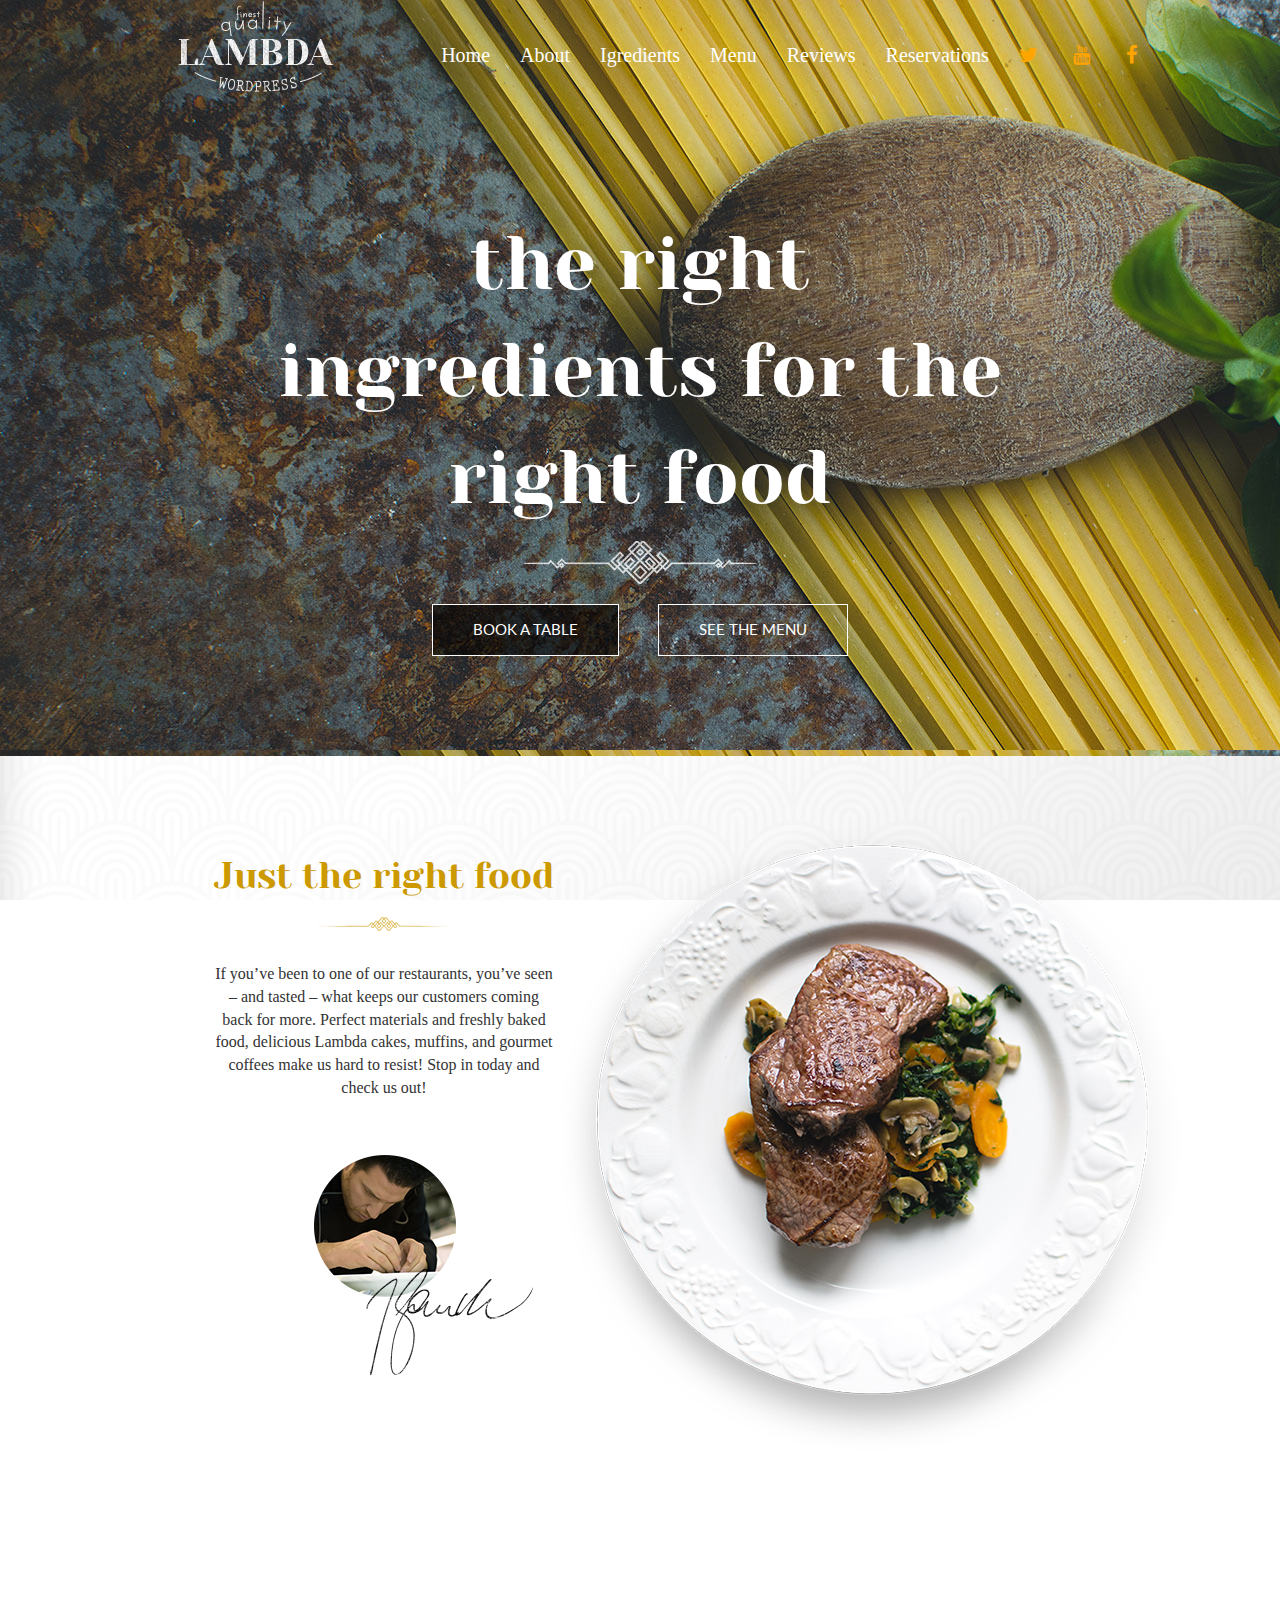
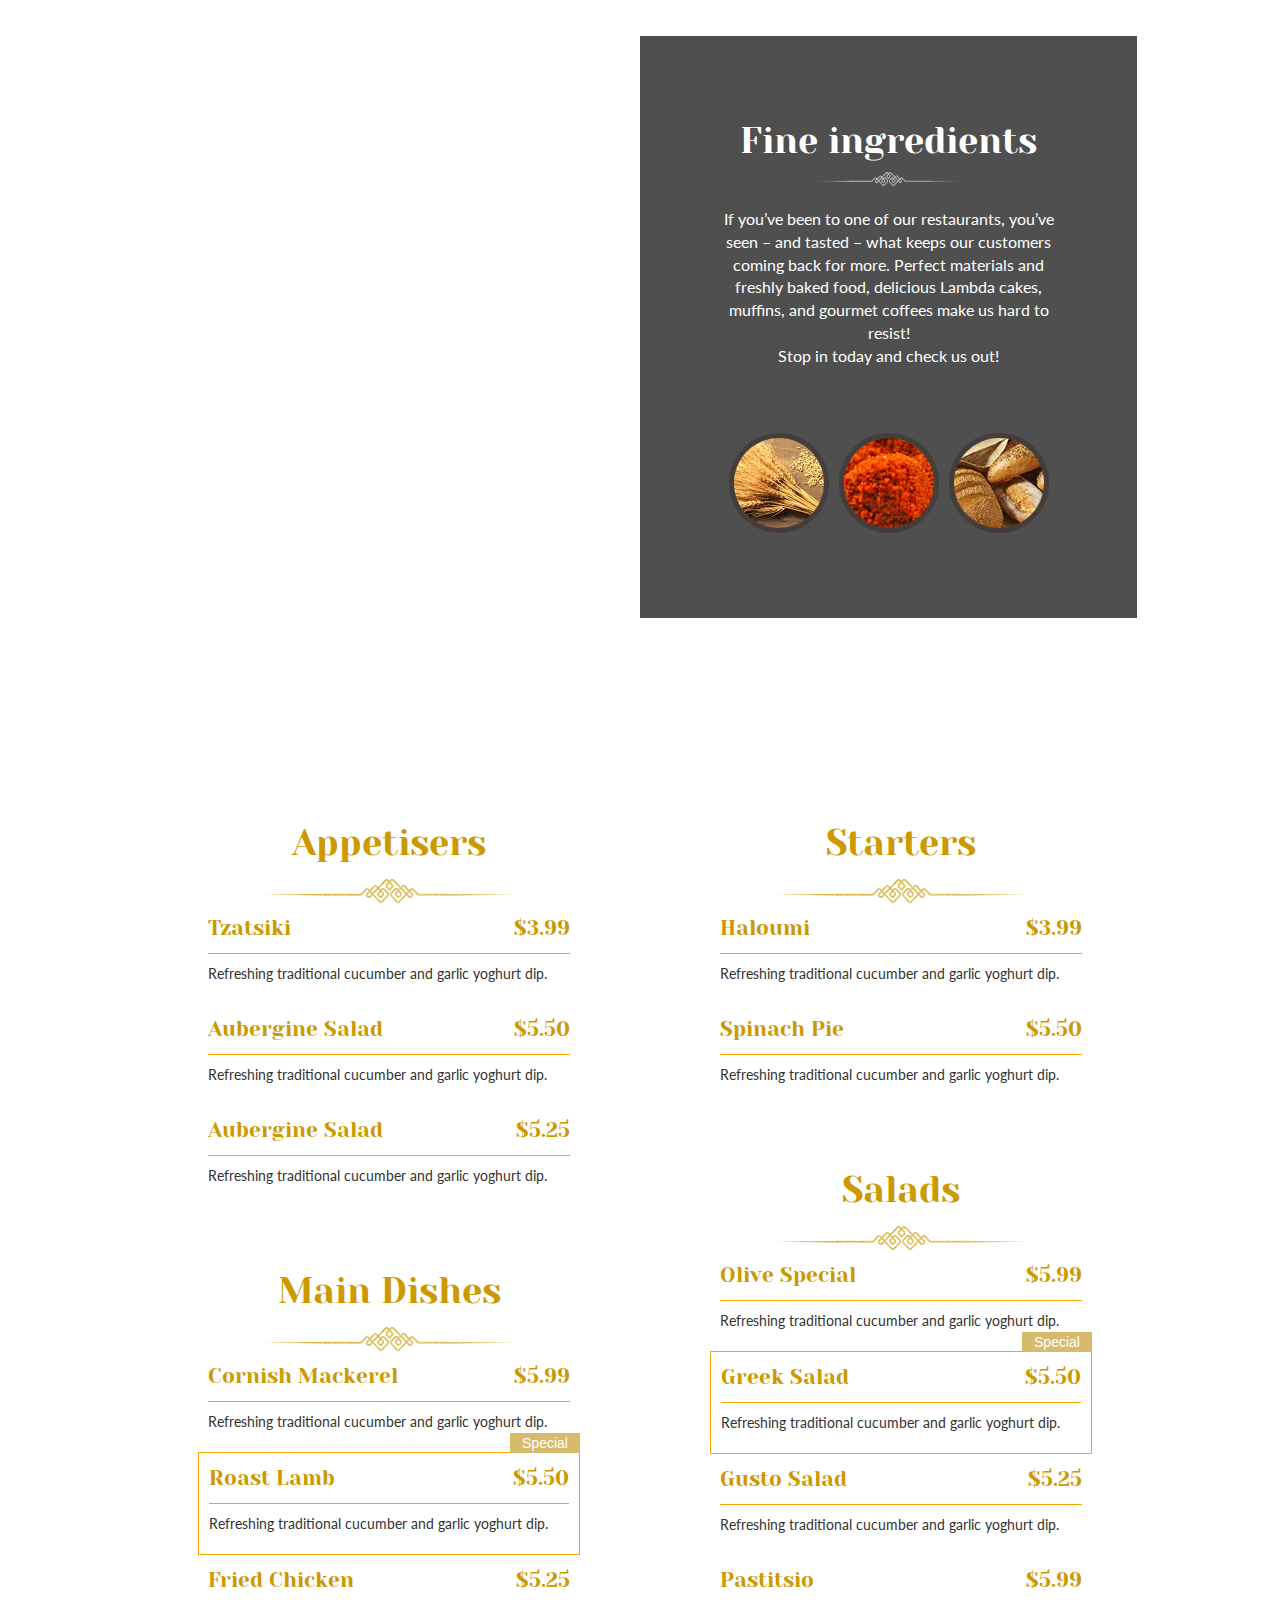
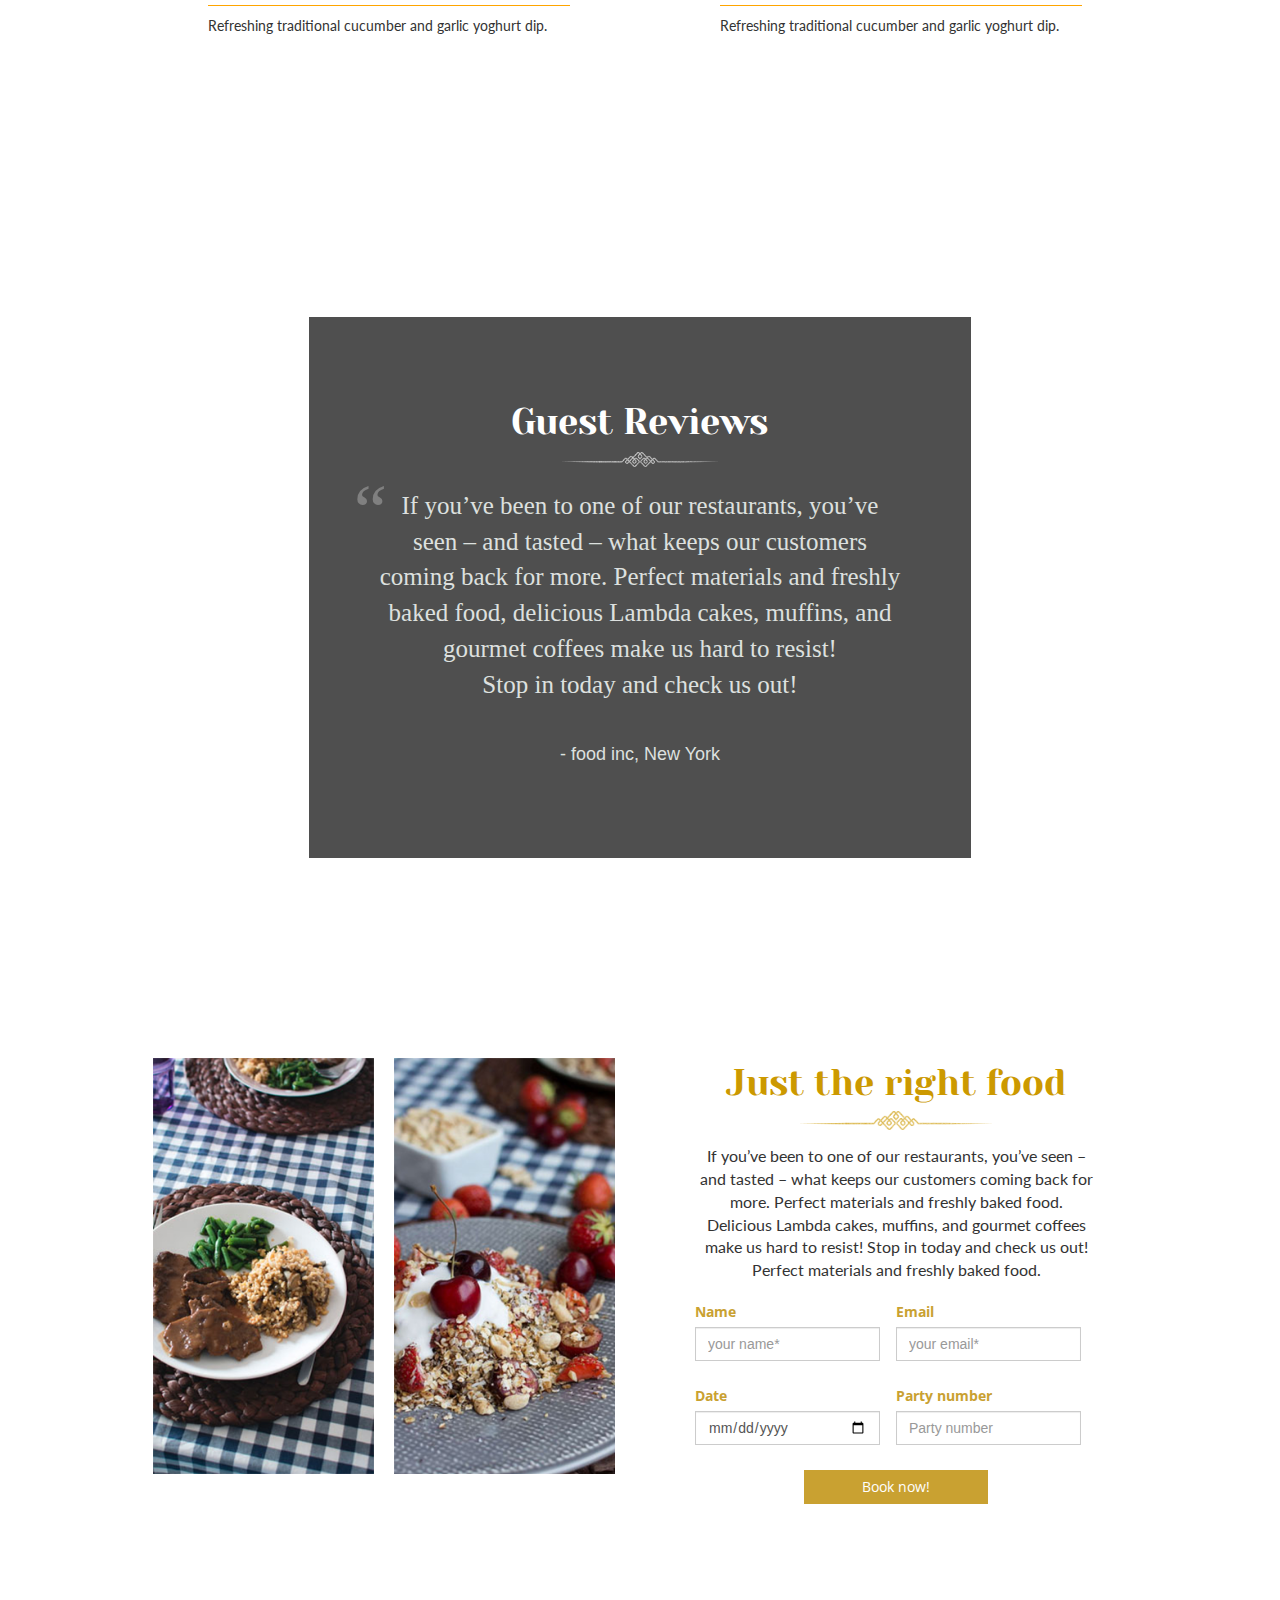
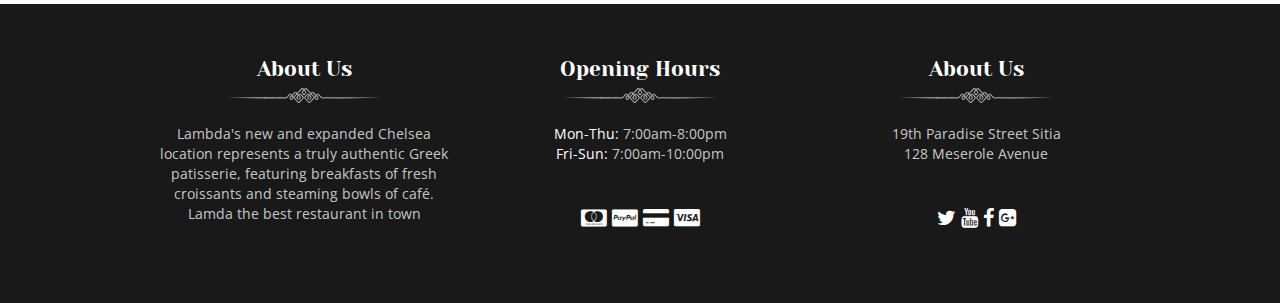
==== commit 51a92e92: "Donee" ====
--- a/docs/index.html
+++ b/docs/index.html
@@ -13,7 +13,7 @@
 	<script type="text/javascript" src="js/jquery-3.2.1.min.js"></script>
 	<script type="text/javascript" src="js/bootstrap.min.js"></script>
 	<script type="text/javascript" src="js/masonry.pkgd.js"></script>
-	<script type="text/javascript" src="js/<notify class=""></notify>js"></script>
+	<script type="text/javascript" src="js/notify.js"></script>
 	<link rel="stylesheet" href="css/style.css">
 
 </head>
--- a/docs/css/style.css
+++ b/docs/css/style.css
@@ -20,6 +20,10 @@
 }
 a{
 	text-decoration: none;
+}
+body{
+	background: url('../img/bg-about.png');
+	background-attachment: fixed;
 }
 
 /*nav*/
@@ -122,6 +126,7 @@
 /*main*/
 .container{
 	width: 80%;
+
 }
 	/*about*/
 .about{
@@ -292,6 +297,9 @@
 	font-size: 16px;
     font-weight: 400;
 }
+.reservations-form{
+	padding: 0 40px;
+}
 .rs-form{
 	width: 48%;
 	margin-right: 2%;
